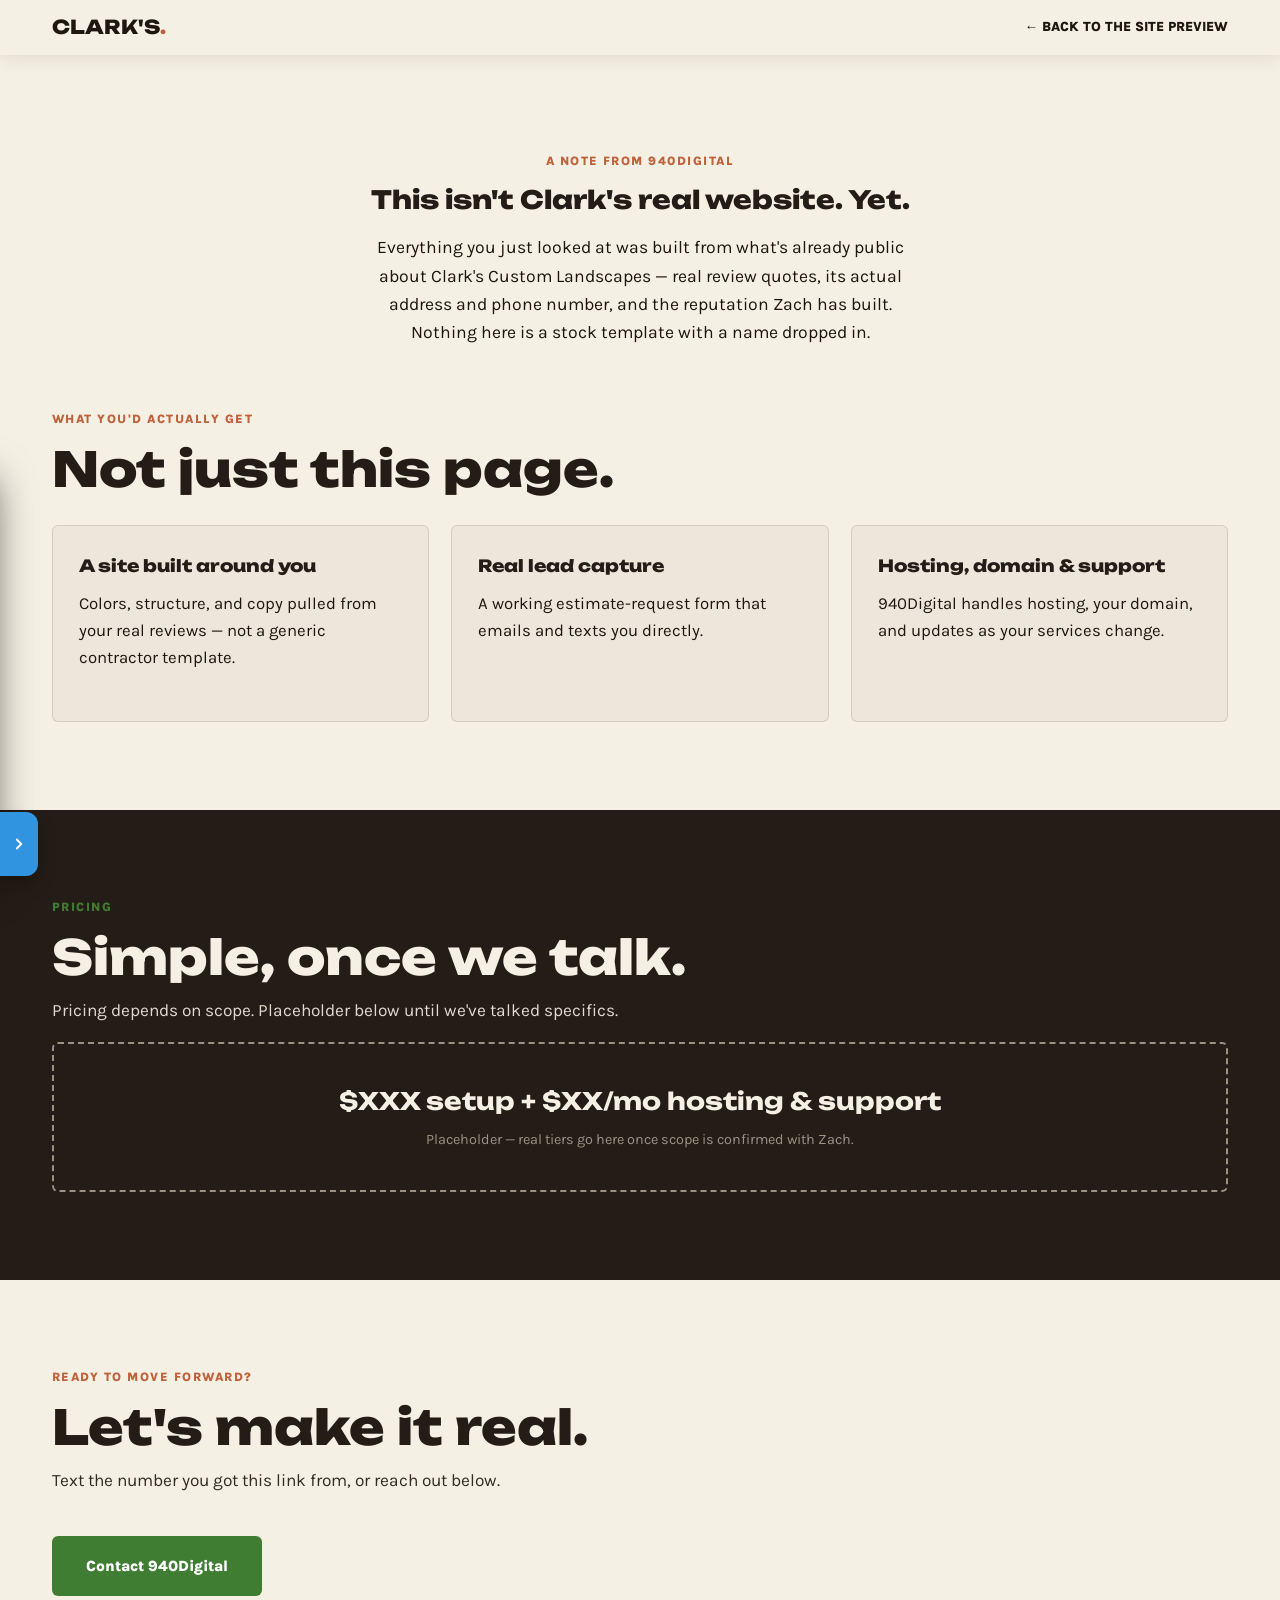
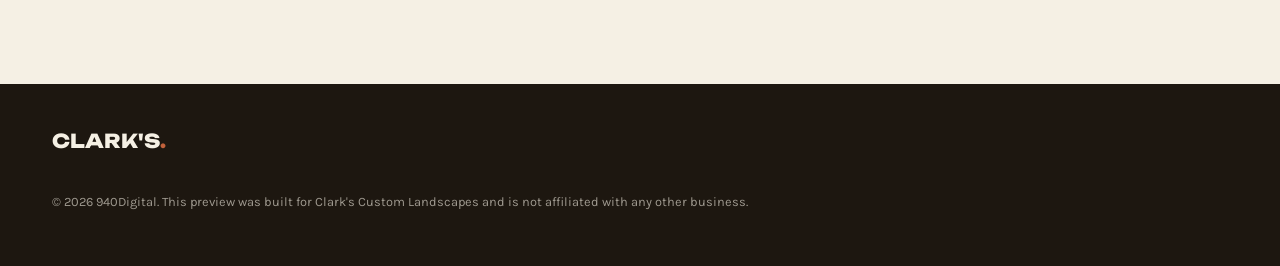
==== buy.html @ b55a48a6 "Initial demo build: Clark's Custom Landscapes" ====
<!doctype html>
<html lang="en">
<head>
<meta charset="UTF-8">
<meta name="viewport" content="width=device-width, initial-scale=1">
<title>This Site Is a Preview, Built for Clark's Custom Landscapes — 940Digital</title>
<meta name="description" content="This is a demo site built specifically for Clark's Custom Landscapes by 940Digital. Here's what it is, what you'd get, and how to move forward.">
<link rel="preconnect" href="https://fonts.googleapis.com">
<link rel="preconnect" href="https://fonts.gstatic.com" crossorigin>
<link href="https://fonts.googleapis.com/css2?family=Unbounded:wght@700;800;900&family=Karla:wght@400;500;600;700;800&display=swap" rel="stylesheet">
<link rel="stylesheet" href="styles.css">
</head>
<body>

<header class="site-header solid">
  <div class="wrap">
    <a href="index.html" class="logo">Clark's<span>.</span></a>
    <nav class="main-nav" aria-label="Primary">
      <a href="index.html">← Back to the Site Preview</a>
    </nav>
  </div>
</header>

<main>
  <section class="pitch-hero wrap">
    <span class="eyebrow">A Note From 940Digital</span>
    <h1 style="text-transform:none;">This isn't Clark's real website. Yet.</h1>
    <p>Everything you just looked at was built from what's already public about Clark's Custom Landscapes — real review quotes, its actual address and phone number, and the reputation Zach has built. Nothing here is a stock template with a name dropped in.</p>
  </section>

  <section class="section" style="padding-top:0;">
    <div class="wrap">
      <span class="eyebrow">What You'd Actually Get</span>
      <h2 style="font-size:clamp(1.9rem,4vw,3rem); margin-bottom:2rem; text-transform:none;">Not just this page.</h2>
      <div class="pitch-grid">
        <div class="pitch-card">
          <h3>A site built around you</h3>
          <p>Colors, structure, and copy pulled from your real reviews — not a generic contractor template.</p>
        </div>
        <div class="pitch-card">
          <h3>Real lead capture</h3>
          <p>A working estimate-request form that emails and texts you directly.</p>
        </div>
        <div class="pitch-card">
          <h3>Hosting, domain &amp; support</h3>
          <p>940Digital handles hosting, your domain, and updates as your services change.</p>
        </div>
      </div>
    </div>
  </section>

  <section class="section section--dark">
    <div class="wrap">
      <span class="eyebrow">Pricing</span>
      <h2 style="font-size:clamp(1.9rem,4vw,3rem); margin-bottom:1rem; text-transform:none;">Simple, once we talk.</h2>
      <p class="section-dek">Pricing depends on scope. Placeholder below until we've talked specifics.</p>
      <div class="price-block">
        <b>$XXX setup + $XX/mo hosting &amp; support</b>
        <span>Placeholder — real tiers go here once scope is confirmed with Zach.</span>
      </div>
    </div>
  </section>

  <section class="section" id="contact">
    <div class="wrap">
      <span class="eyebrow">Ready to Move Forward?</span>
      <h2 style="font-size:clamp(1.9rem,4vw,3rem); margin-bottom:1rem; text-transform:none;">Let's make it real.</h2>
      <p class="section-dek">Text the number you got this link from, or reach out below.</p>
      <a href="https://www.940digital.com/contact.html" class="btn btn--primary" target="_blank" rel="noopener" style="margin-top:1.5rem;">Contact 940Digital</a>
    </div>
  </section>
</main>

<footer class="site-footer">
  <div class="wrap">
    <a href="index.html" class="logo">Clark's<span>.</span></a>
    <p class="footer-fine">&copy; 2026 940Digital. This preview was built for Clark's Custom Landscapes and is not affiliated with any other business.</p>
  </div>
</footer>

<div id="d940-drawer" class="d940-drawer">
  <div class="d940-panel">
    <div class="d940-mark">940<span>Digital</span></div>
    <p class="d940-body">Imagine this site customized with your colors and logo — fully in sync with your vision.</p>
    <p class="d940-body">We build these previews from your business's own publicly available information online, so this one is built specifically for you — and anything on it, any word, image, or detail, can be changed if it doesn't feel like an accurate fit.</p>
    <p class="d940-cta">Want to learn more? Text the number you got this link from, <a href="https://www.940digital.com/contact.html" target="_blank" rel="noopener">email us</a>, or visit <a href="https://www.940digital.com" target="_blank" rel="noopener">940digital.com</a>.</p>
  </div>
  <button class="d940-tab" type="button" aria-label="Open">
    <svg viewBox="0 0 24 24" fill="none" stroke="currentColor" stroke-width="2.4" stroke-linecap="round" stroke-linejoin="round"><polyline points="9 6 15 12 9 18"/></svg>
  </button>
</div>
<style>
  .d940-drawer { position: fixed; left: 0; bottom: 1.5rem; z-index: 999; display: flex; align-items: flex-end; transform: translateX(-320px); transition: transform .4s cubic-bezier(.16,1,.3,1); font-family: -apple-system, BlinkMacSystemFont, 'Segoe UI', Roboto, sans-serif; }
  .d940-drawer.open { transform: translateX(0); }
  .d940-panel { width: 320px; flex-shrink: 0; background: #1B1D21; border: 1px solid #3194E0; border-left: 0; border-radius: 0 14px 0 0; padding: 1.4rem 1.5rem 1.5rem; box-shadow: 0 16px 40px -8px rgba(0,0,0,.65); color: #fff; }
  .d940-mark { font-weight: 800; font-size: 1.3rem; margin-bottom: .75rem; letter-spacing: -0.01em; }
  .d940-mark span { color: #3194E0; }
  .d940-body { font-size: .95rem; line-height: 1.55; color: #fff; margin: 0 0 .85rem; }
  .d940-cta { font-size: .88rem; line-height: 1.5; color: #D4D8DE; margin: 0; }
  .d940-cta a { color: #5FAEEE; font-weight: 700; text-decoration: underline; }
  .d940-tab { flex-shrink: 0; width: 38px; height: 64px; background: #3194E0; color: #fff; border: none; border-radius: 0 12px 12px 0; display: flex; align-items: center; justify-content: center; cursor: pointer; box-shadow: 0 8px 20px -6px rgba(0,0,0,.5); }
  .d940-tab:hover { background: #4AA3E8; }
  .d940-tab svg { width: 18px; height: 18px; transition: transform .35s cubic-bezier(.16,1,.3,1); }
  .d940-drawer.open .d940-tab svg { transform: rotate(180deg); }
  @media (max-width: 480px) {
    .d940-drawer { transform: translateX(-260px); }
    .d940-panel { width: 260px; padding: 1.2rem 1.25rem 1.3rem; }
  }
</style>
<script>
  (function () {
    var drawer = document.getElementById('d940-drawer');
    if (!drawer) return;
    var tab = drawer.querySelector('.d940-tab');
    tab.addEventListener('click', function () {
      var open = drawer.classList.toggle('open');
      tab.setAttribute('aria-label', open ? 'Close' : 'Open');
    });
  })();
</script>

</body>
</html>
---- styles.css ----
:root {
  --loam: #241C16;
  --fescue: #F5F0E4;
  --ink: #1D1710;
  --zoysia: #3F7D32;
  --clay: #C1613B;
  --stone: #9C9284;

  --font-display: 'Unbounded', sans-serif;
  --font-body: 'Karla', sans-serif;

  --radius: 6px;
  --wrap: 1240px;
}

* { box-sizing: border-box; }
html { scroll-behavior: smooth; }
body {
  margin: 0;
  background: var(--fescue);
  color: var(--ink);
  font-family: var(--font-body);
  font-size: 1.05rem;
  line-height: 1.6;
  -webkit-font-smoothing: antialiased;
  overflow-x: hidden;
}
img { max-width: 100%; display: block; }
a { color: inherit; text-decoration: none; }
ul { margin: 0; padding: 0; list-style: none; }
.wrap { max-width: var(--wrap); margin: 0 auto; padding: 0 2rem; }

h1, h2, h3 {
  font-family: var(--font-display);
  font-weight: 800;
  line-height: 0.98;
  margin: 0;
  color: var(--loam);
  text-transform: uppercase;
}
.section--dark h1, .section--dark h2 { color: var(--fescue); }

.eyebrow { display: block; font-weight: 800; font-size: 0.78rem; letter-spacing: 0.12em; text-transform: uppercase; color: var(--clay); margin-bottom: 1rem; }
.section--dark .eyebrow { color: var(--zoysia); }

.btn { display: inline-flex; align-items: center; gap: 0.5rem; padding: 1rem 2rem; border-radius: var(--radius); font-family: var(--font-body); font-weight: 800; font-size: 0.95rem; border: 2px solid transparent; cursor: pointer; transition: transform .15s ease, background .15s ease; }
.btn:hover { transform: translateY(-2px) rotate(-0.5deg); }
.btn--primary { background: var(--zoysia); color: #fff; }
.btn--primary:hover { background: #326527; }
.btn--ghost { border-color: var(--loam); color: var(--loam); }
.btn--ghost:hover { border-color: var(--clay); color: var(--clay); }
.btn--dark-ghost { border-color: var(--fescue); color: var(--fescue); }

/* ---------- The Exclamation — signature element ----------
   Replaces the story-pole. Reviewers write about Zach in ALL CAPS
   with exclamation points ("GENIOUS!!!!!", "PERFECT!!!!!") — so the
   signature device is a single giant "!" fixed at the left edge that
   grows larger and bolder as you scroll, literally scaling up the
   enthusiasm reviewers already bring, instead of a wayfinding rail. */
.exclaim { position: fixed; left: -0.5rem; bottom: 1rem; z-index: 60; font-family: var(--font-display); font-weight: 800; color: var(--zoysia); opacity: 0.85; display: none; pointer-events: none; transform-origin: bottom left; }
@media (min-width: 1060px) { .exclaim { display: block; } }

/* ---------- Header ---------- */
.site-header { position: fixed; top: 0; left: 0; right: 0; z-index: 50; padding: 1.2rem 0; transition: background .2s ease, padding .2s ease, box-shadow .2s ease; }
.site-header .wrap { display: flex; align-items: center; gap: 1.5rem; }
.site-header.solid { background: var(--fescue); padding: 0.75rem 0; box-shadow: 0 2px 18px rgba(29,23,16,0.1); }
.logo { font-family: var(--font-display); font-weight: 800; font-size: 1.2rem; margin-right: auto; text-transform: uppercase; }
.logo span { color: var(--clay); }
.preview-flag { font-size: 0.78rem; font-weight: 700; padding: 0.4rem 0.9rem; border-radius: 999px; border: 1px solid var(--stone); color: var(--stone); white-space: nowrap; }
.preview-flag:hover { border-color: var(--clay); color: var(--clay); }
.main-nav { display: none; gap: 1.7rem; font-weight: 800; font-size: 0.85rem; text-transform: uppercase; }
.main-nav a:hover { color: var(--zoysia); }
@media (min-width: 900px) { .main-nav { display: flex; } }
.nav-toggle { background: none; border: 2px solid var(--loam); border-radius: var(--radius); padding: 0.5rem 0.9rem; font-weight: 800; font-size: 0.85rem; cursor: pointer; }
@media (min-width: 900px) { .nav-toggle { display: none; } }
.mobile-nav { position: fixed; inset: 0; z-index: 70; background: var(--loam); color: var(--fescue); display: flex; flex-direction: column; align-items: flex-start; justify-content: center; gap: 1.6rem; padding: 2rem 2.5rem; transform: translateX(100%); transition: transform .3s ease; }
.mobile-nav.open { transform: translateX(0); }
.mobile-nav a { font-family: var(--font-display); font-size: 1.8rem; text-transform: uppercase; }
.mobile-nav__close { position: absolute; top: 1.5rem; right: 1.8rem; background: none; border: none; color: var(--fescue); font-weight: 700; cursor: pointer; }

/* ---------- Hero — oversized, asymmetric, off-balance type ---------- */
.hero { padding: 10rem 0 5rem; position: relative; }
.hero__headline { font-size: clamp(3rem, 10vw, 7.5rem); letter-spacing: -0.02em; }
.hero__headline .pop { color: var(--zoysia); display: block; margin-left: clamp(0px, 8vw, 5rem); }
.hero__dek { max-width: 46ch; margin: 2rem 0 2rem clamp(0px, 6vw, 3rem); font-size: 1.15rem; }
.hero__actions { display: flex; flex-wrap: wrap; gap: 1rem; margin-left: clamp(0px, 6vw, 3rem); }

/* ---------- Section shell ---------- */
.section { padding: 5.5rem 0; }
.section--dark { background: var(--loam); color: var(--fescue); }
.section-dek { margin-top: 1rem; opacity: 0.9; font-size: 1.08rem; max-width: 60ch; }

/* ---------- Meet Zach — lead section, asymmetric ---------- */
.zach-layout { display: grid; gap: 2.5rem; grid-template-columns: 1fr; }
@media (min-width: 980px) { .zach-layout { grid-template-columns: 1.1fr 0.9fr; align-items: center; } }
.zach-media { transform: rotate(-1.2deg); }
.zach-media img { border-radius: var(--radius); box-shadow: 0 30px 60px -20px rgba(29,23,16,0.4); }
.zach-quote { font-family: var(--font-display); font-size: clamp(1.4rem, 3vw, 2.2rem); text-transform: none; line-height: 1.15; margin: 1.2rem 0; color: var(--zoysia); }
.zach-copy p { max-width: 50ch; margin: 1rem 0; }

/* ---------- Services (secondary) ---------- */
.services-grid { display: grid; gap: 1.4rem; grid-template-columns: 1fr; margin-top: 1rem; }
@media (min-width: 780px) { .services-grid { grid-template-columns: repeat(2, 1fr); } }
.service-card { background: rgba(245,240,228,0.06); border: 1px solid rgba(245,240,228,0.18); border-radius: var(--radius); padding: 2.1rem 1.8rem; }
.service-card h3 { font-size: 1.15rem; text-transform: none; margin-bottom: 0.6rem; }
.service-card a { font-size: 0.8rem; font-weight: 800; text-transform: uppercase; letter-spacing: 0.04em; color: var(--zoysia); }

/* ---------- Reviews — oversized editorial pull-quotes ---------- */
.pullquotes { display: grid; gap: 3rem; margin-top: 1rem; }
.pullquote { max-width: 46rem; }
.pullquote:nth-child(even) { margin-left: auto; text-align: right; }
.pullquote blockquote { font-family: var(--font-display); font-size: clamp(1.6rem, 4vw, 2.6rem); line-height: 1.05; text-transform: uppercase; margin: 0 0 1rem; }
.pullquote cite { font-style: normal; font-weight: 700; font-size: 0.85rem; color: var(--clay); text-transform: uppercase; letter-spacing: 0.05em; }

/* ---------- Process ---------- */
.process-grid { display: grid; gap: 1.4rem; grid-template-columns: 1fr; margin-top: 1rem; }
@media (min-width: 780px) { .process-grid { grid-template-columns: repeat(3, 1fr); } }
.process-step { background: rgba(245,240,228,0.06); padding: 2rem 1.6rem; border-radius: var(--radius); border: 1px solid rgba(245,240,228,0.18); }
.process-step b { display: block; font-family: var(--font-display); font-size: 2rem; color: var(--clay); margin-bottom: 0.6rem; }

/* ---------- Area ---------- */
.area-list { display: flex; flex-wrap: wrap; gap: 0.7rem; margin-top: 1.4rem; }
.area-list li { padding: 0.5rem 1.1rem; border: 1px solid var(--loam); border-radius: 999px; font-weight: 700; font-size: 0.9rem; }

/* ---------- Contact ---------- */
.contact-layout { display: grid; gap: 2.5rem; grid-template-columns: 1fr; margin-top: 1rem; }
@media (min-width: 900px) { .contact-layout { grid-template-columns: 0.8fr 1.2fr; } }
.contact-direct div { margin-bottom: 1.6rem; }
.contact-direct__label { display: block; font-size: 0.78rem; font-weight: 800; letter-spacing: 0.08em; text-transform: uppercase; color: var(--clay); margin-bottom: 0.3rem; }
.contact-direct a { font-family: var(--font-display); font-size: 1.4rem; }
.contact-form { display: grid; gap: 1.1rem; }
.form-row { display: grid; gap: 1.1rem; grid-template-columns: 1fr; }
@media (min-width: 560px) { .form-row { grid-template-columns: 1fr 1fr; } }
.field label { display: block; font-size: 0.85rem; font-weight: 700; margin-bottom: 0.4rem; }
.field input, .field select, .field textarea { width: 100%; padding: 0.8rem 1rem; border-radius: var(--radius); border: 1.5px solid rgba(29,23,16,0.18); background: rgba(29,23,16,0.03); color: var(--ink); font-family: var(--font-body); font-size: 0.95rem; }
.field input:focus, .field select:focus, .field textarea:focus { outline: 2px solid var(--zoysia); }
.form-status { min-height: 1.2rem; font-size: 0.9rem; color: var(--zoysia); }

/* ---------- Footer ---------- */
.site-footer { background: var(--ink); color: var(--fescue); padding: 2.6rem 0; }
.site-footer .wrap { display: flex; flex-wrap: wrap; justify-content: space-between; align-items: center; gap: 1.2rem; }
.footer-fine { width: 100%; font-size: 0.8rem; opacity: 0.6; margin-top: 1rem; }
.footer-links { display: flex; gap: 1.4rem; font-size: 0.85rem; }

/* ---------- Buy-this-site page ---------- */
.pitch-hero { padding: 9.5rem 0 4rem; text-align: center; }
.pitch-hero p { max-width: 56ch; margin: 1.3rem auto 0; font-size: 1.1rem; }
.pitch-grid { display: grid; gap: 1.4rem; grid-template-columns: 1fr; margin-top: 1rem; }
@media (min-width: 780px) { .pitch-grid { grid-template-columns: repeat(3, 1fr); } }
.pitch-card { background: rgba(29,23,16,0.04); border: 1px solid rgba(29,23,16,0.12); border-radius: var(--radius); padding: 2rem 1.6rem; }
.pitch-card h3 { font-size: 1.05rem; text-transform: none; margin-bottom: 0.6rem; }
.price-block { margin-top: 1rem; padding: 2.4rem; border: 2px dashed var(--stone); border-radius: var(--radius); text-align: center; }
.price-block b { display: block; font-family: var(--font-display); font-size: 1.5rem; }
.price-block span { display: block; margin-top: 0.5rem; font-size: 0.9rem; color: var(--stone); }
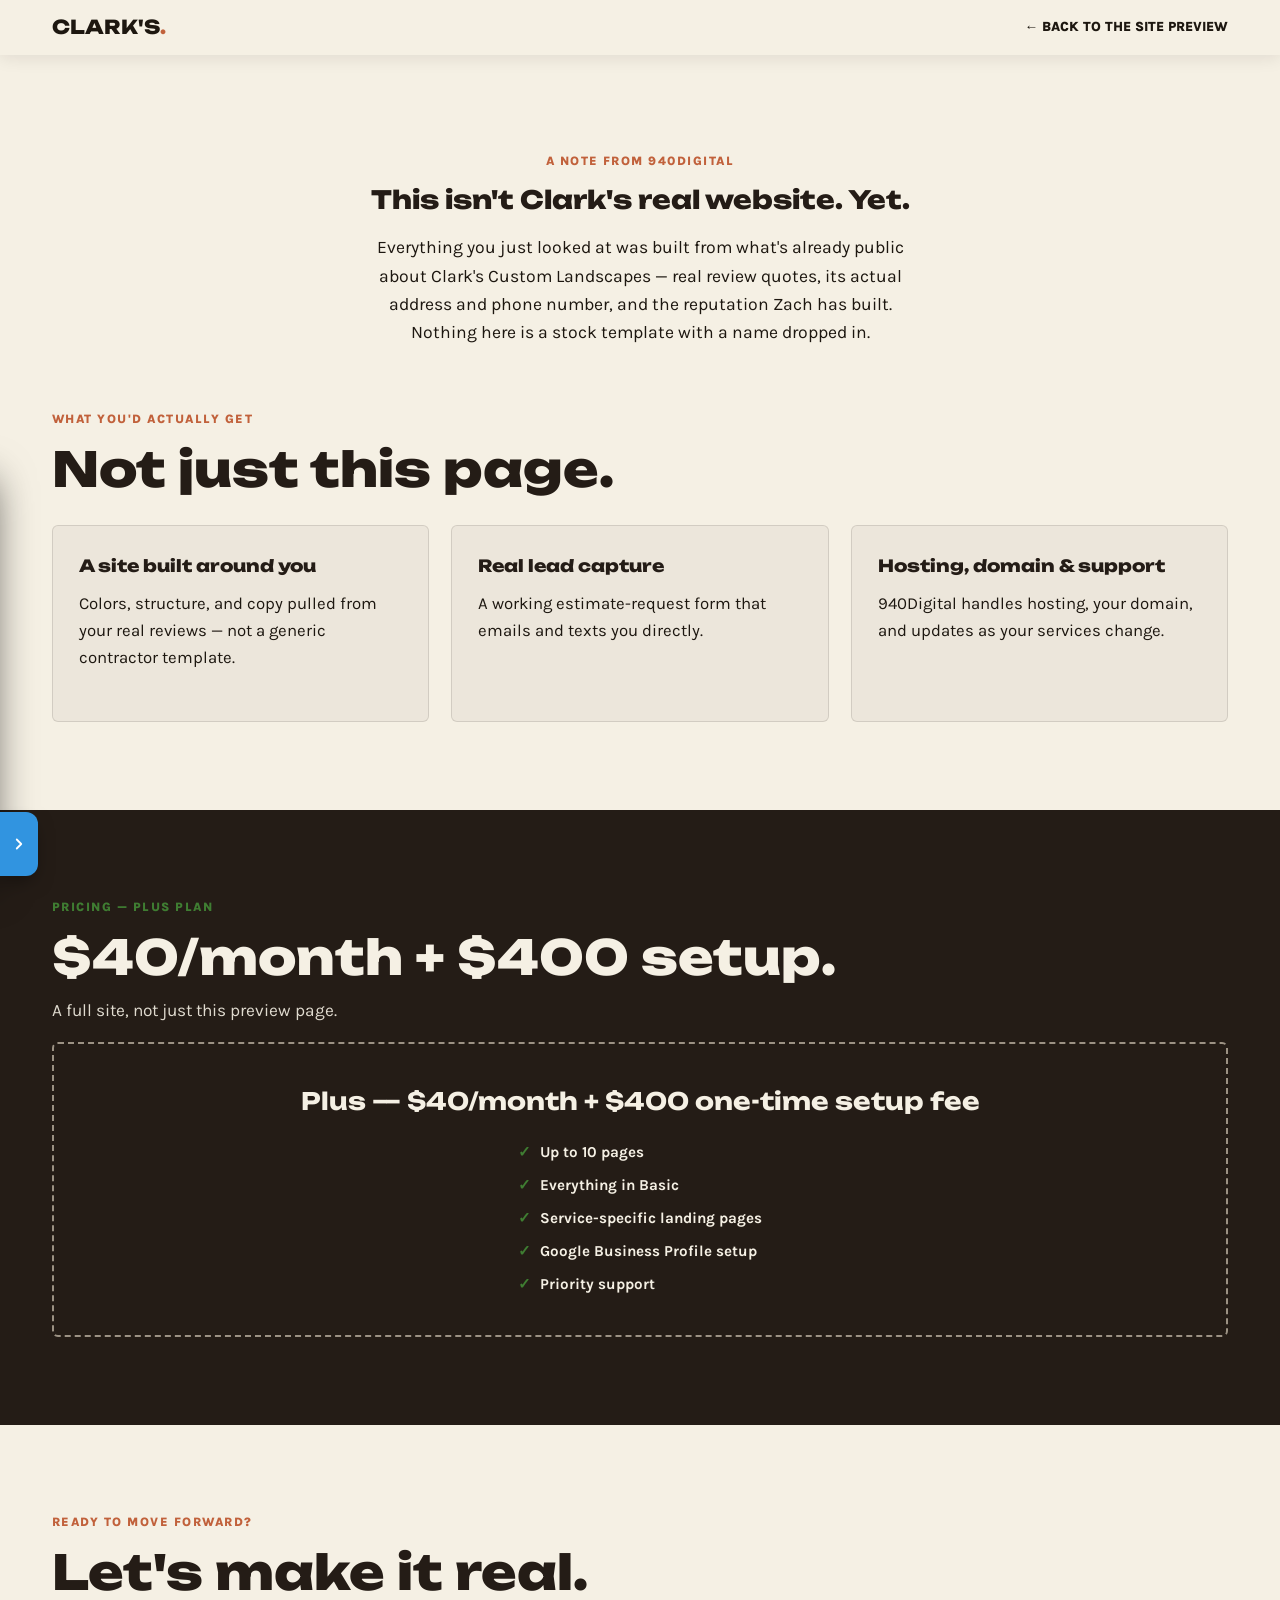
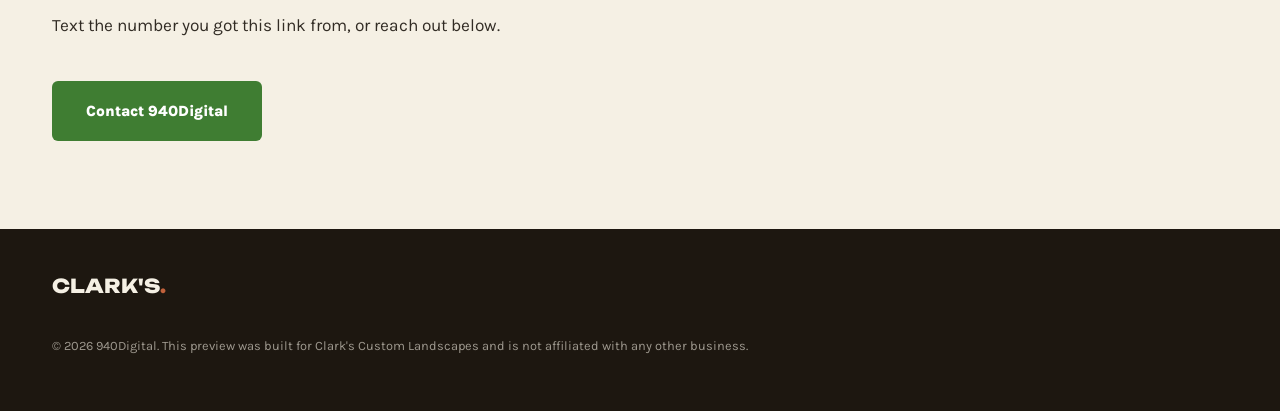
==== commit 8976f8e7: "Replace preview badge nav with full-site link, swap in real Plus pricing Removes the "preview site" " ====
--- a/buy.html
+++ b/buy.html
@@ -51,12 +51,18 @@
 
   <section class="section section--dark">
     <div class="wrap">
-      <span class="eyebrow">Pricing</span>
-      <h2 style="font-size:clamp(1.9rem,4vw,3rem); margin-bottom:1rem; text-transform:none;">Simple, once we talk.</h2>
-      <p class="section-dek">Pricing depends on scope. Placeholder below until we've talked specifics.</p>
+      <span class="eyebrow">Pricing — Plus Plan</span>
+      <h2 style="font-size:clamp(1.9rem,4vw,3rem); margin-bottom:1rem; text-transform:none;">$40/month + $400 setup.</h2>
+      <p class="section-dek">A full site, not just this preview page.</p>
       <div class="price-block">
-        <b>$XXX setup + $XX/mo hosting &amp; support</b>
-        <span>Placeholder — real tiers go here once scope is confirmed with Zach.</span>
+        <b>Plus — $40/month + $400 one-time setup fee</b>
+        <ul class="price-block__list">
+          <li>Up to 10 pages</li>
+          <li>Everything in Basic</li>
+          <li>Service-specific landing pages</li>
+          <li>Google Business Profile setup</li>
+          <li>Priority support</li>
+        </ul>
       </div>
     </div>
   </section>
--- a/styles.css
+++ b/styles.css
@@ -70,7 +70,11 @@
 .preview-flag:hover { border-color: var(--clay); color: var(--clay); }
 .main-nav { display: none; gap: 1.7rem; font-weight: 800; font-size: 0.85rem; text-transform: uppercase; }
 .main-nav a:hover { color: var(--zoysia); }
-@media (min-width: 900px) { .main-nav { display: flex; } }
+.nav-full-site { display: none; }
+@media (min-width: 900px) {
+  .main-nav { display: flex; }
+  .nav-full-site { display: inline-flex; }
+}
 .nav-toggle { background: none; border: 2px solid var(--loam); border-radius: var(--radius); padding: 0.5rem 0.9rem; font-weight: 800; font-size: 0.85rem; cursor: pointer; }
 @media (min-width: 900px) { .nav-toggle { display: none; } }
 .mobile-nav { position: fixed; inset: 0; z-index: 70; background: var(--loam); color: var(--fescue); display: flex; flex-direction: column; align-items: flex-start; justify-content: center; gap: 1.6rem; padding: 2rem 2.5rem; transform: translateX(100%); transition: transform .3s ease; }
@@ -152,3 +156,6 @@
 .price-block { margin-top: 1rem; padding: 2.4rem; border: 2px dashed var(--stone); border-radius: var(--radius); text-align: center; }
 .price-block b { display: block; font-family: var(--font-display); font-size: 1.5rem; }
 .price-block span { display: block; margin-top: 0.5rem; font-size: 0.9rem; color: var(--stone); }
+.price-block__list { list-style: none; margin: 1.2rem auto 0; padding: 0; display: inline-grid; gap: 0.55rem; text-align: left; text-transform: none; }
+.price-block__list li { display: flex; gap: 0.6rem; align-items: baseline; font-weight: 700; font-size: 0.95rem; }
+.price-block__list li::before { content: '✓'; color: var(--zoysia); font-weight: 800; }
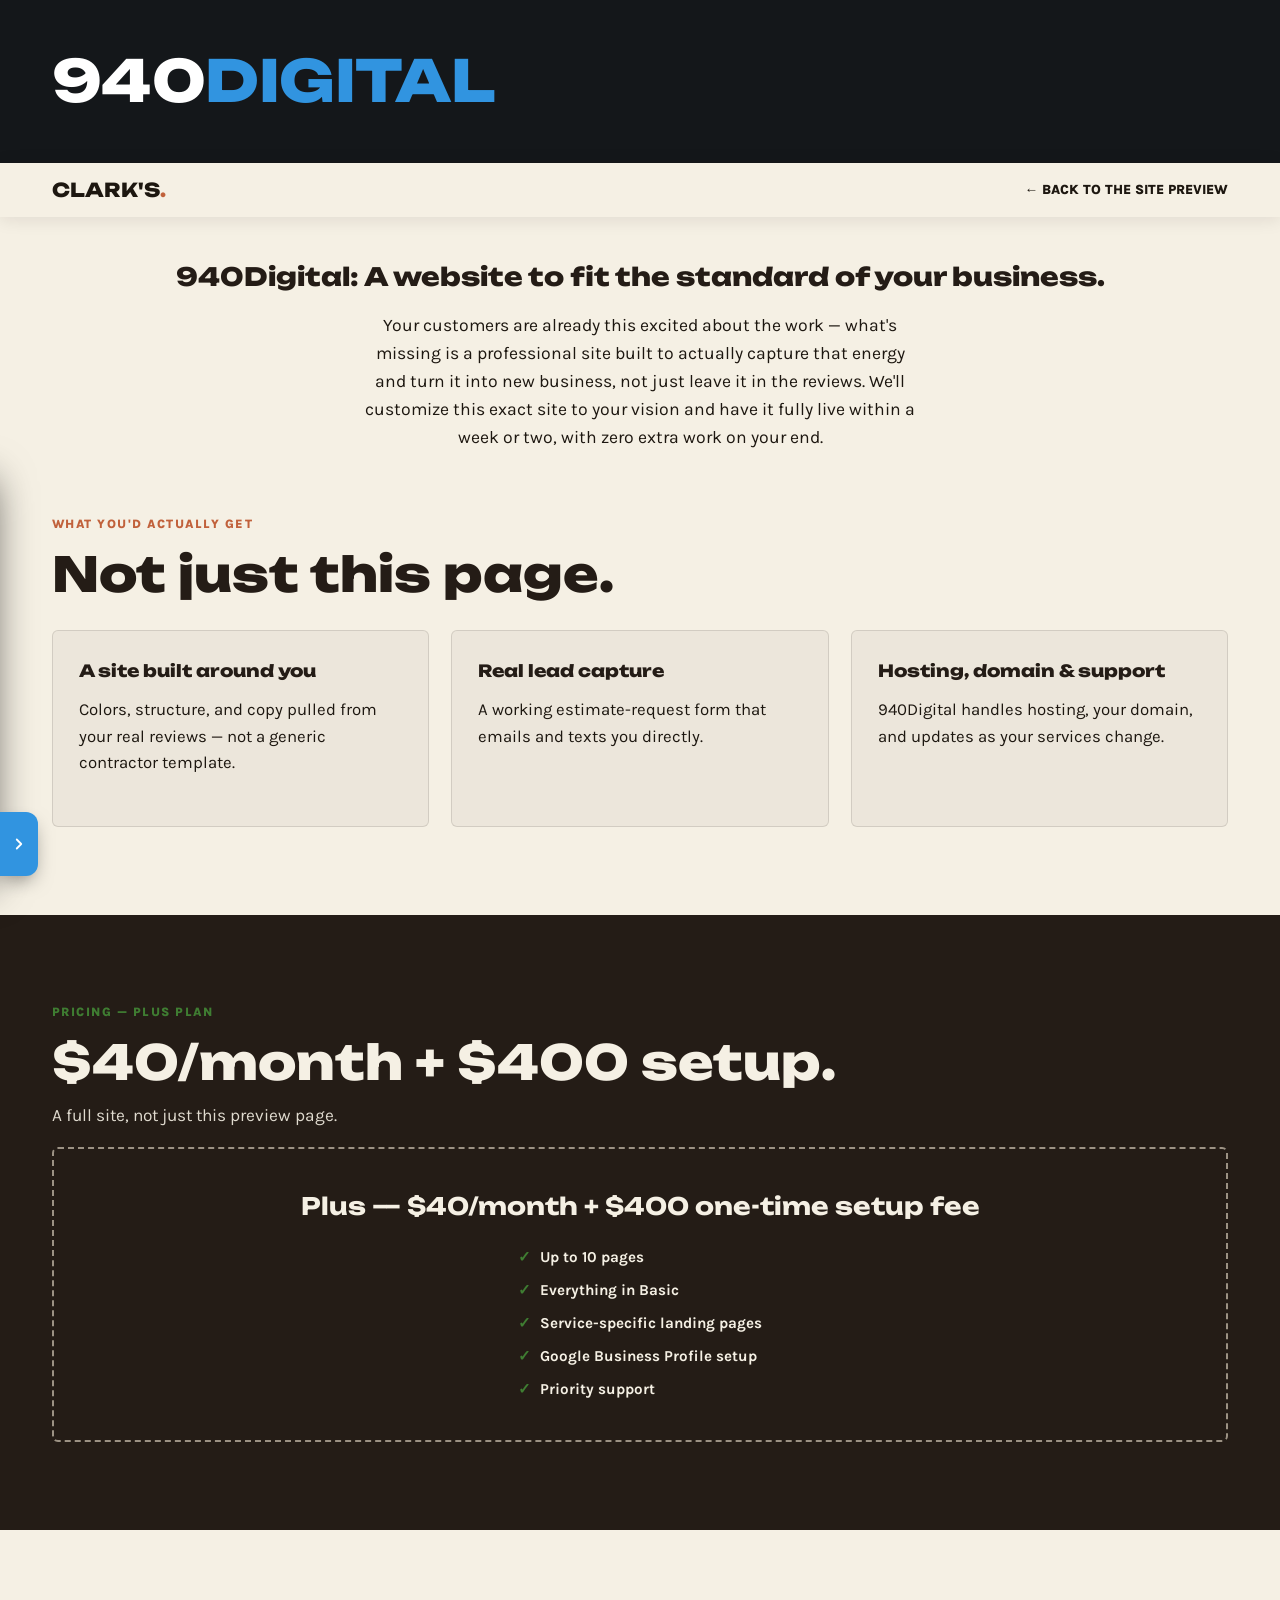
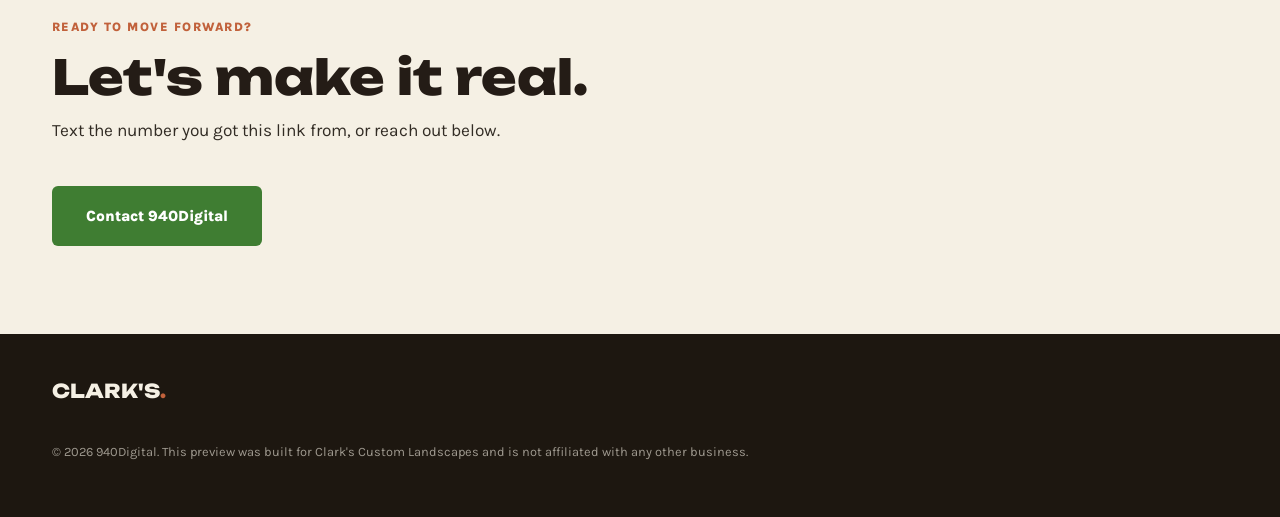
==== commit 0274af1e: "Add large 940Digital wordmark banner and rewrite buy.html pitch New brand-mark banner at the top of " ====
--- a/buy.html
+++ b/buy.html
@@ -12,7 +12,13 @@
 </head>
 <body>
 
-<header class="site-header solid">
+<div class="brand-mark-banner">
+  <div class="wrap">
+    <a href="https://940digital.com" class="brand-mark" target="_blank" rel="noopener">940<span>Digital</span></a>
+  </div>
+</div>
+
+<header class="site-header solid" style="position: static;">
   <div class="wrap">
     <a href="index.html" class="logo">Clark's<span>.</span></a>
     <nav class="main-nav" aria-label="Primary">
@@ -22,10 +28,9 @@
 </header>
 
 <main>
-  <section class="pitch-hero wrap">
-    <span class="eyebrow">A Note From 940Digital</span>
-    <h1 style="text-transform:none;">This isn't Clark's real website. Yet.</h1>
-    <p>Everything you just looked at was built from what's already public about Clark's Custom Landscapes — real review quotes, its actual address and phone number, and the reputation Zach has built. Nothing here is a stock template with a name dropped in.</p>
+  <section class="pitch-hero wrap" style="padding-top: 3rem;">
+    <h1 style="text-transform:none;">940Digital: A website to fit the standard of your business.</h1>
+    <p>Your customers are already this excited about the work — what's missing is a professional site built to actually capture that energy and turn it into new business, not just leave it in the reviews. We'll customize this exact site to your vision and have it fully live within a week or two, with zero extra work on your end.</p>
   </section>
 
   <section class="section" style="padding-top:0;">
--- a/styles.css
+++ b/styles.css
@@ -136,7 +136,7 @@
 .form-row { display: grid; gap: 1.1rem; grid-template-columns: 1fr; }
 @media (min-width: 560px) { .form-row { grid-template-columns: 1fr 1fr; } }
 .field label { display: block; font-size: 0.85rem; font-weight: 700; margin-bottom: 0.4rem; }
-.field input, .field select, .field textarea { width: 100%; padding: 0.8rem 1rem; border-radius: var(--radius); border: 1.5px solid rgba(29,23,16,0.18); background: rgba(29,23,16,0.03); color: var(--ink); font-family: var(--font-body); font-size: 0.95rem; }
+.field input, .field select, .field textarea { width: 100%; padding: 0.8rem 1rem; border-radius: var(--radius); border: 1.5px solid rgba(245,240,228,0.3); background: rgba(245,240,228,0.08); color: var(--fescue); font-family: var(--font-body); font-size: 0.95rem; }
 .field input:focus, .field select:focus, .field textarea:focus { outline: 2px solid var(--zoysia); }
 .form-status { min-height: 1.2rem; font-size: 0.9rem; color: var(--zoysia); }
 
@@ -145,6 +145,11 @@
 .site-footer .wrap { display: flex; flex-wrap: wrap; justify-content: space-between; align-items: center; gap: 1.2rem; }
 .footer-fine { width: 100%; font-size: 0.8rem; opacity: 0.6; margin-top: 1rem; }
 .footer-links { display: flex; gap: 1.4rem; font-size: 0.85rem; }
+
+/* ---------- 940Digital brand banner (buy.html only) ---------- */
+.brand-mark-banner { background: #14171A; padding: 2.2rem 0; }
+.brand-mark { display: inline-block; max-width: 100%; font-family: var(--font-display); font-weight: 800; font-size: clamp(1.7rem, 8vw, 3.6rem); letter-spacing: -0.01em; color: #fff; text-transform: uppercase; }
+.brand-mark span { color: #3194E0; }
 
 /* ---------- Buy-this-site page ---------- */
 .pitch-hero { padding: 9.5rem 0 4rem; text-align: center; }
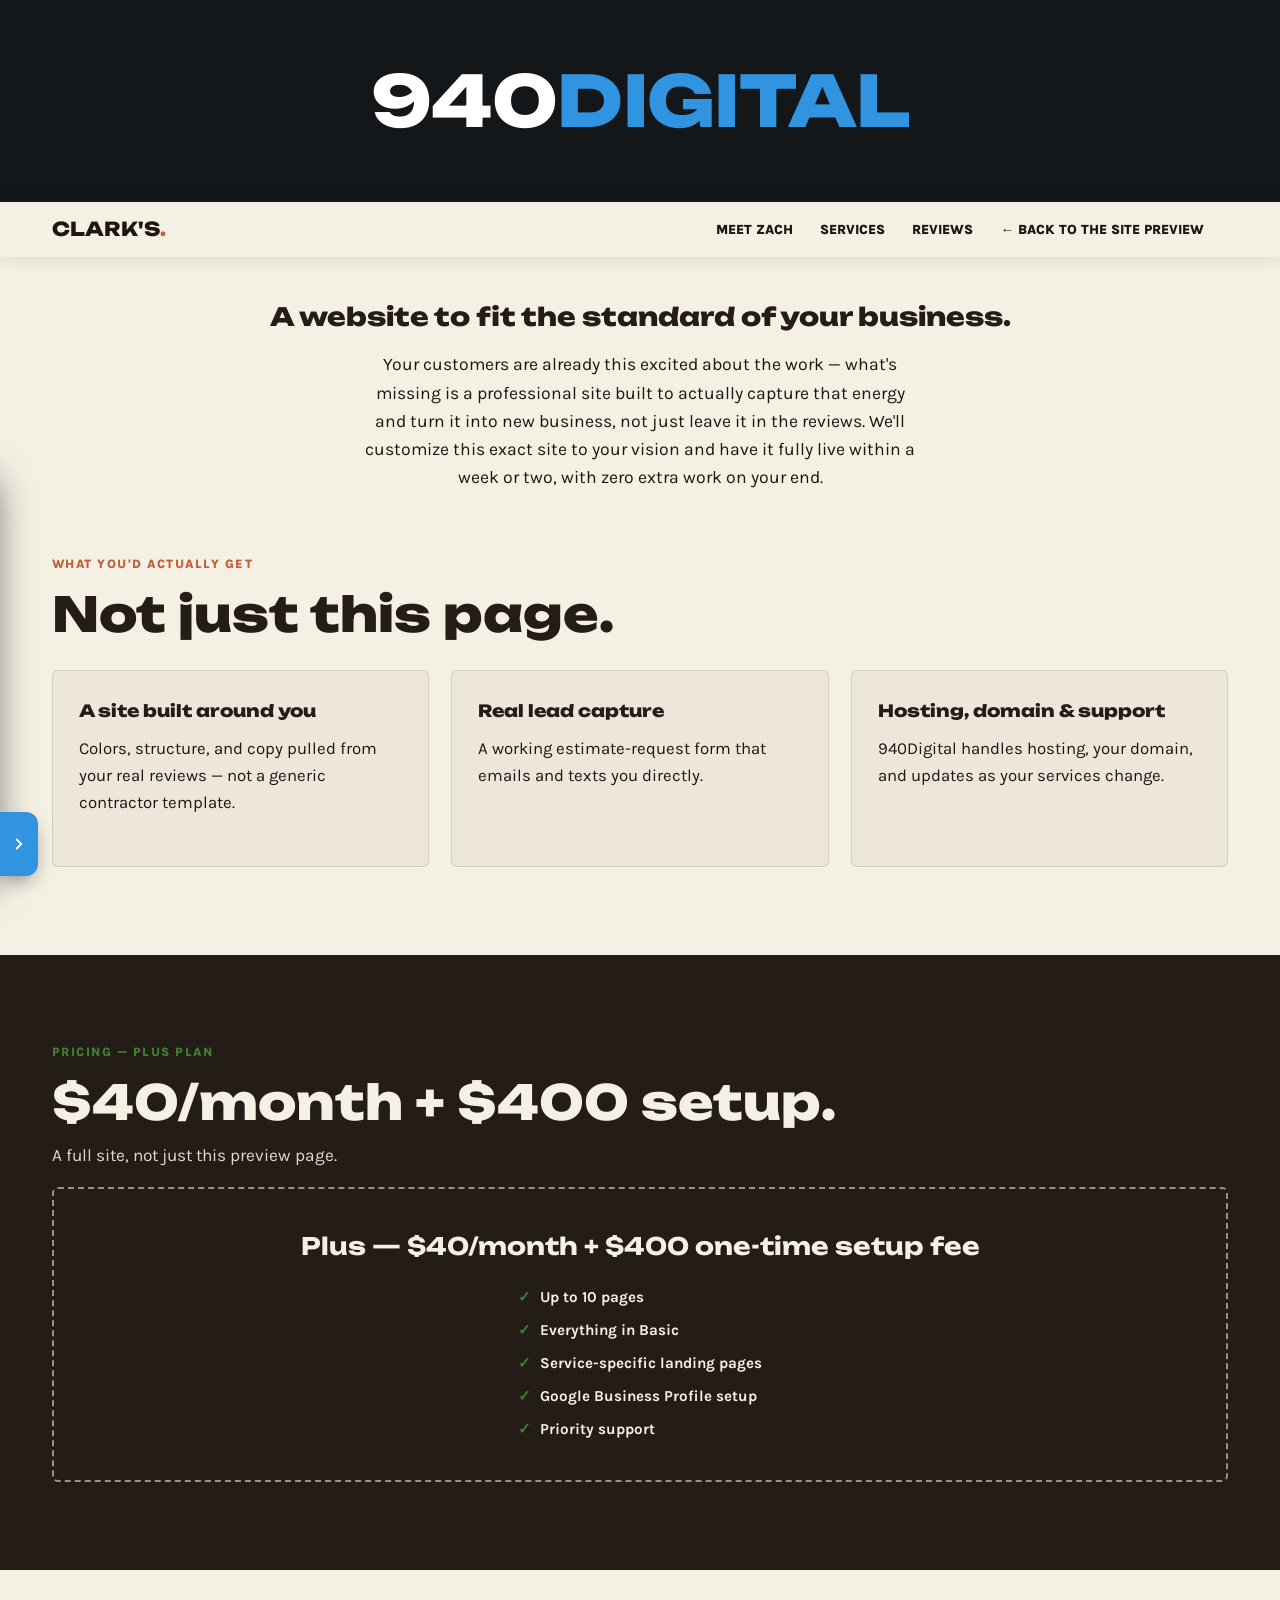
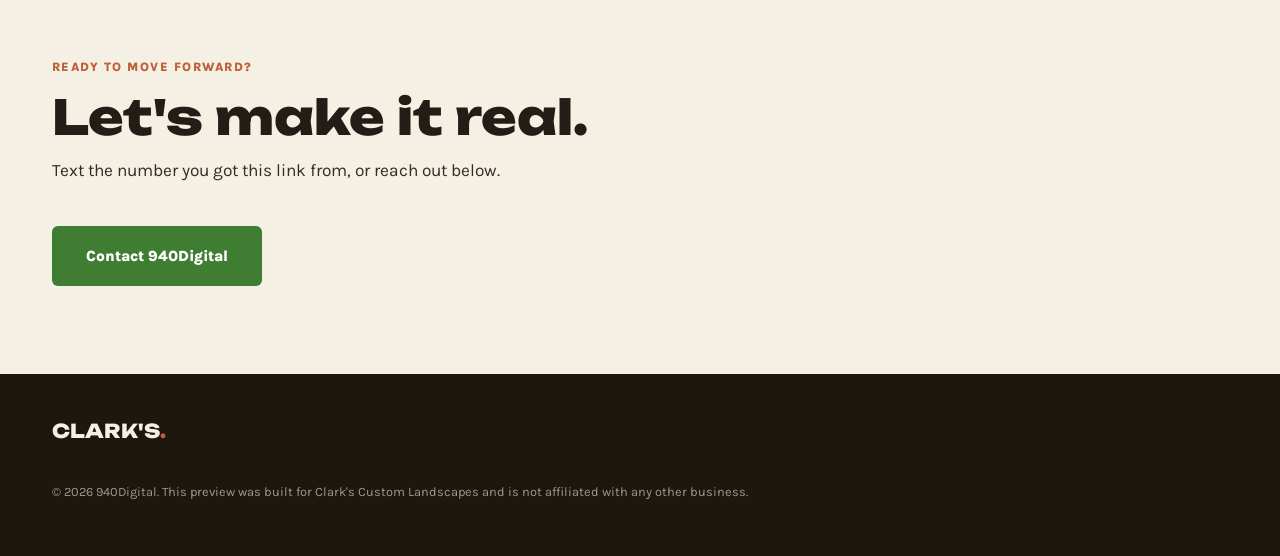
==== commit 4bbf30c7: "Restructure nav CTAs, center 940Digital heading, add real menu to buy.html Header: contact CTA is no" ====
--- a/buy.html
+++ b/buy.html
@@ -22,14 +22,28 @@
   <div class="wrap">
     <a href="index.html" class="logo">Clark's<span>.</span></a>
     <nav class="main-nav" aria-label="Primary">
+      <a href="index.html#zach">Meet Zach</a>
+      <a href="index.html#services">Services</a>
+      <a href="index.html#reviews">Reviews</a>
       <a href="index.html">← Back to the Site Preview</a>
     </nav>
+    <div class="nav-cta">
+      <button class="nav-toggle" id="navToggle" aria-expanded="false" aria-controls="mobileNav">Menu</button>
+    </div>
   </div>
 </header>
 
+<div class="mobile-nav" id="mobileNav">
+  <button class="mobile-nav__close" id="navClose" aria-label="Close menu">Close</button>
+  <a href="index.html#zach">Meet Zach</a>
+  <a href="index.html#services">Services</a>
+  <a href="index.html#reviews">Reviews</a>
+  <a href="index.html">← Back to the Site Preview</a>
+</div>
+
 <main>
   <section class="pitch-hero wrap" style="padding-top: 3rem;">
-    <h1 style="text-transform:none;">940Digital: A website to fit the standard of your business.</h1>
+    <h1 style="text-transform:none;">A website to fit the standard of your business.</h1>
     <p>Your customers are already this excited about the work — what's missing is a professional site built to actually capture that energy and turn it into new business, not just leave it in the reviews. We'll customize this exact site to your vision and have it fully live within a week or two, with zero extra work on your end.</p>
   </section>
 
@@ -89,6 +103,8 @@
   </div>
 </footer>
 
+<script src="script.js"></script>
+
 <div id="d940-drawer" class="d940-drawer">
   <div class="d940-panel">
     <div class="d940-mark">940<span>Digital</span></div>
--- a/styles.css
+++ b/styles.css
@@ -147,8 +147,8 @@
 .footer-links { display: flex; gap: 1.4rem; font-size: 0.85rem; }
 
 /* ---------- 940Digital brand banner (buy.html only) ---------- */
-.brand-mark-banner { background: #14171A; padding: 2.2rem 0; }
-.brand-mark { display: inline-block; max-width: 100%; font-family: var(--font-display); font-weight: 800; font-size: clamp(1.7rem, 8vw, 3.6rem); letter-spacing: -0.01em; color: #fff; text-transform: uppercase; }
+.brand-mark-banner { background: #14171A; padding: 2.8rem 0; text-align: center; }
+.brand-mark { display: inline-block; max-width: 100%; font-family: var(--font-display); font-weight: 800; font-size: clamp(2rem, 9vw, 4.4rem); letter-spacing: -0.01em; color: #fff; text-transform: uppercase; }
 .brand-mark span { color: #3194E0; }
 
 /* ---------- Buy-this-site page ---------- */
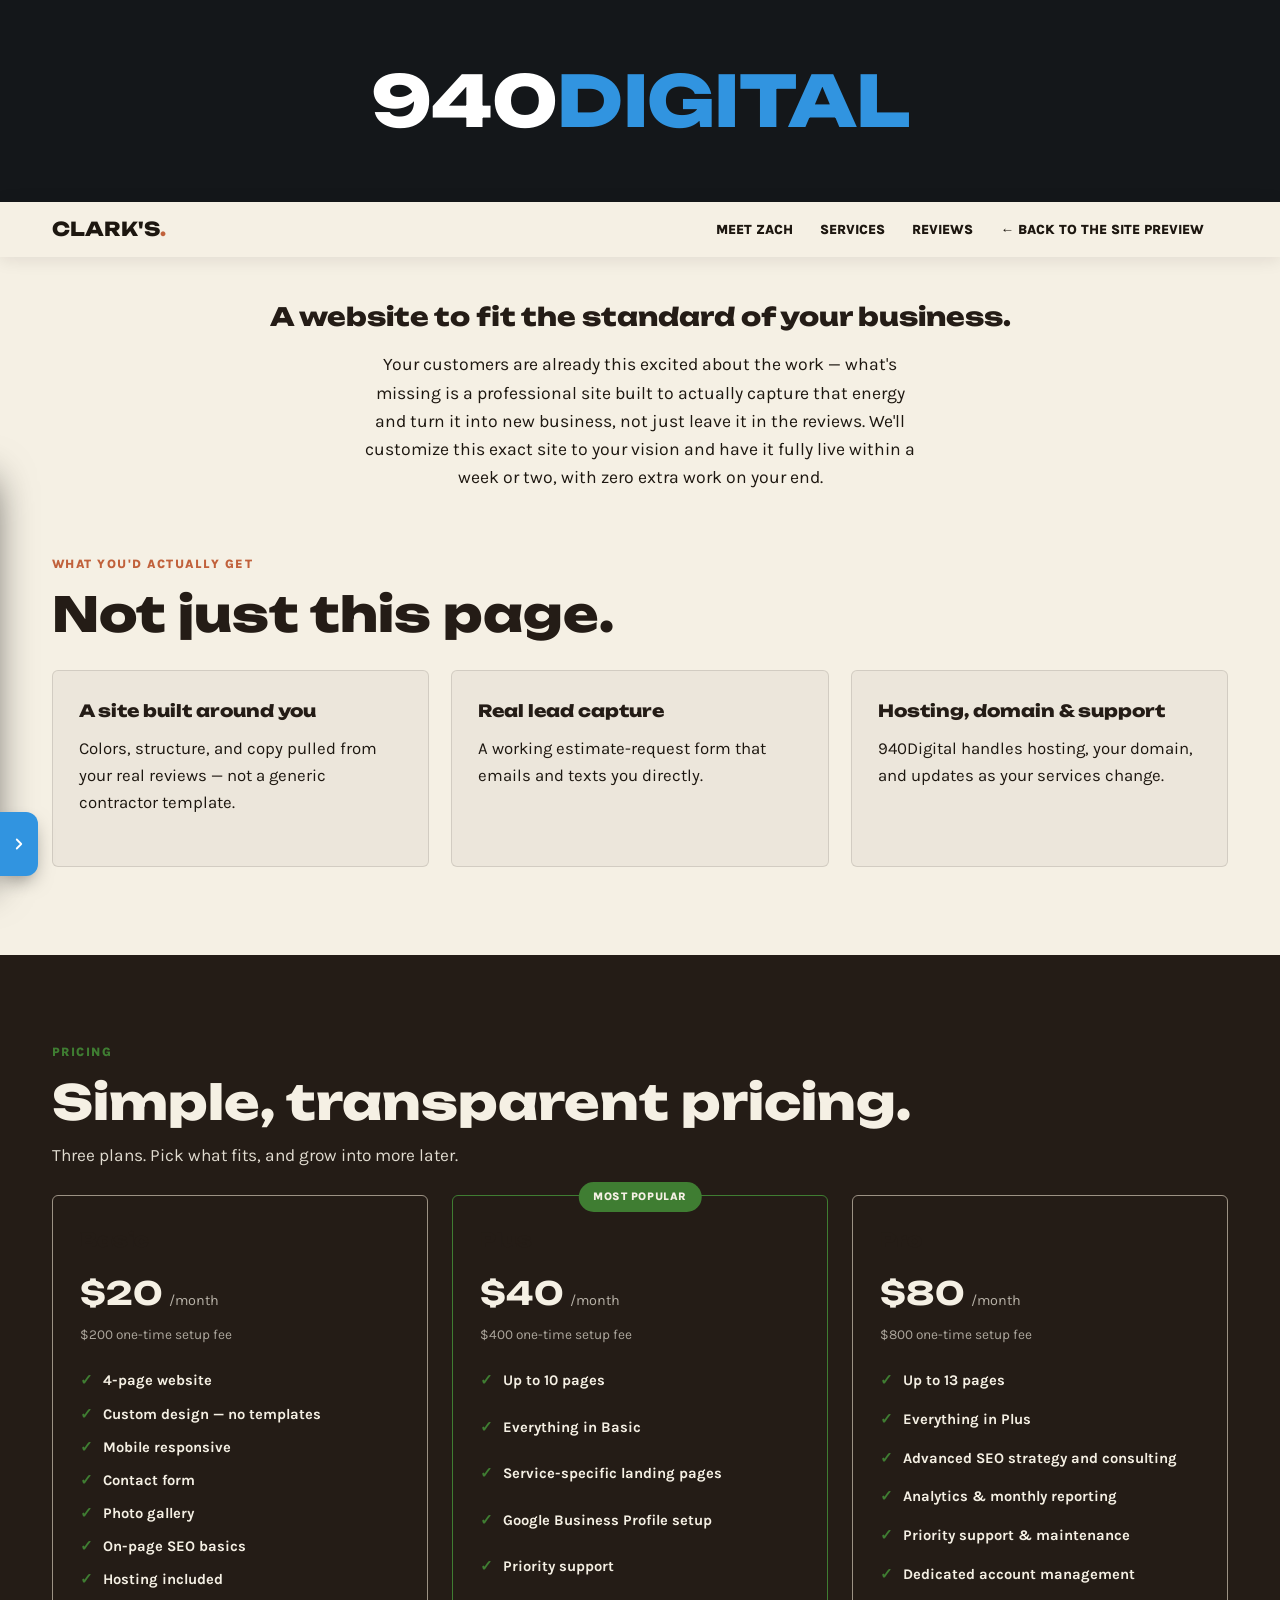
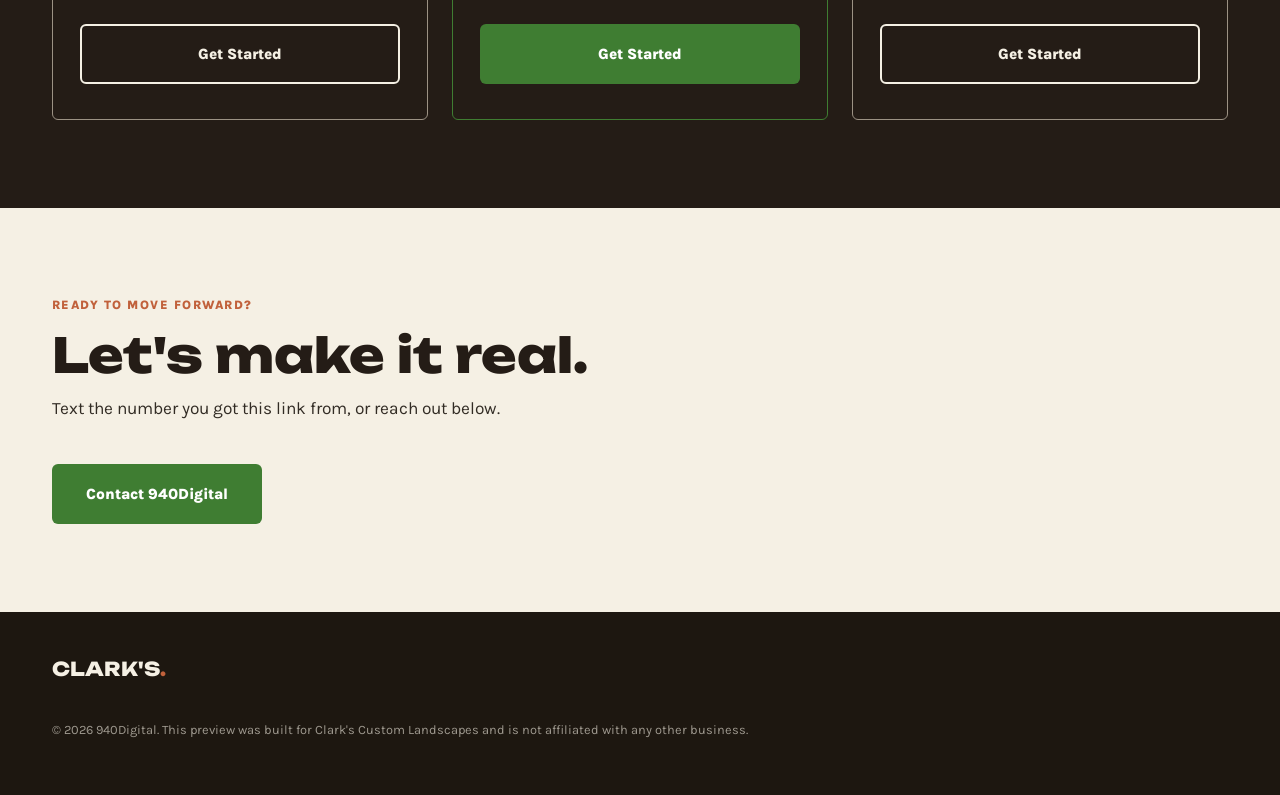
==== commit 8e17a71f: "Show all 3 pricing tiers (Basic/Plus/Pro) on buy.html instead of Plus only" ====
--- a/buy.html
+++ b/buy.html
@@ -8,6 +8,10 @@
 <link rel="preconnect" href="https://fonts.googleapis.com">
 <link rel="preconnect" href="https://fonts.gstatic.com" crossorigin>
 <link href="https://fonts.googleapis.com/css2?family=Unbounded:wght@700;800;900&family=Karla:wght@400;500;600;700;800&display=swap" rel="stylesheet">
+<link rel="icon" type="image/x-icon" href="favicon.ico">
+<link rel="icon" type="image/png" sizes="32x32" href="favicon-32x32.png">
+<link rel="icon" type="image/png" sizes="16x16" href="favicon-16x16.png">
+<link rel="apple-touch-icon" sizes="180x180" href="apple-touch-icon.png">
 <link rel="stylesheet" href="styles.css">
 </head>
 <body>
@@ -70,18 +74,53 @@
 
   <section class="section section--dark">
     <div class="wrap">
-      <span class="eyebrow">Pricing — Plus Plan</span>
-      <h2 style="font-size:clamp(1.9rem,4vw,3rem); margin-bottom:1rem; text-transform:none;">$40/month + $400 setup.</h2>
-      <p class="section-dek">A full site, not just this preview page.</p>
-      <div class="price-block">
-        <b>Plus — $40/month + $400 one-time setup fee</b>
-        <ul class="price-block__list">
-          <li>Up to 10 pages</li>
-          <li>Everything in Basic</li>
-          <li>Service-specific landing pages</li>
-          <li>Google Business Profile setup</li>
-          <li>Priority support</li>
-        </ul>
+      <span class="eyebrow">Pricing</span>
+      <h2 style="font-size:clamp(1.9rem,4vw,3rem); margin-bottom:1rem; text-transform:none;">Simple, transparent pricing.</h2>
+      <p class="section-dek">Three plans. Pick what fits, and grow into more later.</p>
+      <div class="pricing-grid">
+        <div class="pricing-card">
+          <h3>Basic</h3>
+          <div class="pricing-card__price"><b>$20</b><span>/month</span></div>
+          <span class="pricing-card__setup">$200 one-time setup fee</span>
+          <ul class="pricing-card__list">
+            <li>4-page website</li>
+            <li>Custom design — no templates</li>
+            <li>Mobile responsive</li>
+            <li>Contact form</li>
+            <li>Photo gallery</li>
+            <li>On-page SEO basics</li>
+            <li>Hosting included</li>
+          </ul>
+          <a href="https://www.940digital.com/contact" class="btn btn--dark-ghost" target="_blank" rel="noopener">Get Started</a>
+        </div>
+        <div class="pricing-card pricing-card--featured">
+          <span class="pricing-card__badge">Most Popular</span>
+          <h3>Plus</h3>
+          <div class="pricing-card__price"><b>$40</b><span>/month</span></div>
+          <span class="pricing-card__setup">$400 one-time setup fee</span>
+          <ul class="pricing-card__list">
+            <li>Up to 10 pages</li>
+            <li>Everything in Basic</li>
+            <li>Service-specific landing pages</li>
+            <li>Google Business Profile setup</li>
+            <li>Priority support</li>
+          </ul>
+          <a href="https://www.940digital.com/contact" class="btn btn--primary" target="_blank" rel="noopener">Get Started</a>
+        </div>
+        <div class="pricing-card">
+          <h3>Pro</h3>
+          <div class="pricing-card__price"><b>$80</b><span>/month</span></div>
+          <span class="pricing-card__setup">$800 one-time setup fee</span>
+          <ul class="pricing-card__list">
+            <li>Up to 13 pages</li>
+            <li>Everything in Plus</li>
+            <li>Advanced SEO strategy and consulting</li>
+            <li>Analytics &amp; monthly reporting</li>
+            <li>Priority support &amp; maintenance</li>
+            <li>Dedicated account management</li>
+          </ul>
+          <a href="https://www.940digital.com/contact" class="btn btn--dark-ghost" target="_blank" rel="noopener">Get Started</a>
+        </div>
       </div>
     </div>
   </section>
--- a/styles.css
+++ b/styles.css
@@ -51,15 +51,6 @@
 .btn--ghost:hover { border-color: var(--clay); color: var(--clay); }
 .btn--dark-ghost { border-color: var(--fescue); color: var(--fescue); }
 
-/* ---------- The Exclamation — signature element ----------
-   Replaces the story-pole. Reviewers write about Zach in ALL CAPS
-   with exclamation points ("GENIOUS!!!!!", "PERFECT!!!!!") — so the
-   signature device is a single giant "!" fixed at the left edge that
-   grows larger and bolder as you scroll, literally scaling up the
-   enthusiasm reviewers already bring, instead of a wayfinding rail. */
-.exclaim { position: fixed; left: -0.5rem; bottom: 1rem; z-index: 60; font-family: var(--font-display); font-weight: 800; color: var(--zoysia); opacity: 0.85; display: none; pointer-events: none; transform-origin: bottom left; }
-@media (min-width: 1060px) { .exclaim { display: block; } }
-
 /* ---------- Header ---------- */
 .site-header { position: fixed; top: 0; left: 0; right: 0; z-index: 50; padding: 1.2rem 0; transition: background .2s ease, padding .2s ease, box-shadow .2s ease; }
 .site-header .wrap { display: flex; align-items: center; gap: 1.5rem; }
@@ -83,7 +74,7 @@
 .mobile-nav__close { position: absolute; top: 1.5rem; right: 1.8rem; background: none; border: none; color: var(--fescue); font-weight: 700; cursor: pointer; }
 
 /* ---------- Hero — oversized, asymmetric, off-balance type ---------- */
-.hero { padding: 10rem 0 5rem; position: relative; }
+.hero { padding-top: 10rem; padding-bottom: 5rem; position: relative; }
 .hero__headline { font-size: clamp(3rem, 10vw, 7.5rem); letter-spacing: -0.02em; }
 .hero__headline .pop { color: var(--zoysia); display: block; margin-left: clamp(0px, 8vw, 5rem); }
 .hero__dek { max-width: 46ch; margin: 2rem 0 2rem clamp(0px, 6vw, 3rem); font-size: 1.15rem; }
@@ -152,7 +143,7 @@
 .brand-mark span { color: #3194E0; }
 
 /* ---------- Buy-this-site page ---------- */
-.pitch-hero { padding: 9.5rem 0 4rem; text-align: center; }
+.pitch-hero { padding-top: 9.5rem; padding-bottom: 4rem; text-align: center; }
 .pitch-hero p { max-width: 56ch; margin: 1.3rem auto 0; font-size: 1.1rem; }
 .pitch-grid { display: grid; gap: 1.4rem; grid-template-columns: 1fr; margin-top: 1rem; }
 @media (min-width: 780px) { .pitch-grid { grid-template-columns: repeat(3, 1fr); } }
@@ -164,3 +155,19 @@
 .price-block__list { list-style: none; margin: 1.2rem auto 0; padding: 0; display: inline-grid; gap: 0.55rem; text-align: left; text-transform: none; }
 .price-block__list li { display: flex; gap: 0.6rem; align-items: baseline; font-weight: 700; font-size: 0.95rem; }
 .price-block__list li::before { content: '✓'; color: var(--zoysia); font-weight: 800; }
+
+/* ---------- Pricing grid (3 plans, buy.html) ---------- */
+.pricing-grid { display: grid; gap: 1.5rem; grid-template-columns: 1fr; margin-top: 1.6rem; }
+@media (min-width: 780px) { .pricing-grid { grid-template-columns: repeat(3, 1fr); align-items: stretch; } }
+.pricing-card { position: relative; display: flex; flex-direction: column; border: 1.5px solid var(--stone); border-radius: var(--radius); padding: 2.2rem 1.7rem; }
+.pricing-card h3 { font-family: var(--font-display); font-size: 1.2rem; margin-bottom: 0.3rem; text-transform: none; }
+.pricing-card__price { display: flex; align-items: baseline; gap: 0.35rem; margin-top: 0.8rem; }
+.pricing-card__price b { font-family: var(--font-display); font-size: 2rem; }
+.pricing-card__price span { font-size: 0.9rem; opacity: 0.7; }
+.pricing-card__setup { display: block; margin-top: 0.3rem; font-size: 0.85rem; opacity: 0.65; }
+.pricing-card__list { list-style: none; margin: 1.5rem 0 2rem; padding: 0; display: grid; gap: 0.6rem; flex-grow: 1; text-transform: none; }
+.pricing-card__list li { display: flex; gap: 0.6rem; align-items: baseline; font-size: 0.92rem; font-weight: 700; }
+.pricing-card__list li::before { content: '✓'; color: var(--zoysia); font-weight: 800; }
+.pricing-card .btn { justify-content: center; width: 100%; }
+.pricing-card--featured { border-color: var(--zoysia); }
+.pricing-card__badge { position: absolute; top: -0.85rem; left: 50%; transform: translateX(-50%); background: var(--zoysia); color: var(--fescue); font-size: 0.7rem; font-weight: 800; letter-spacing: 0.05em; text-transform: uppercase; padding: 0.35rem 0.9rem; border-radius: 999px; white-space: nowrap; }
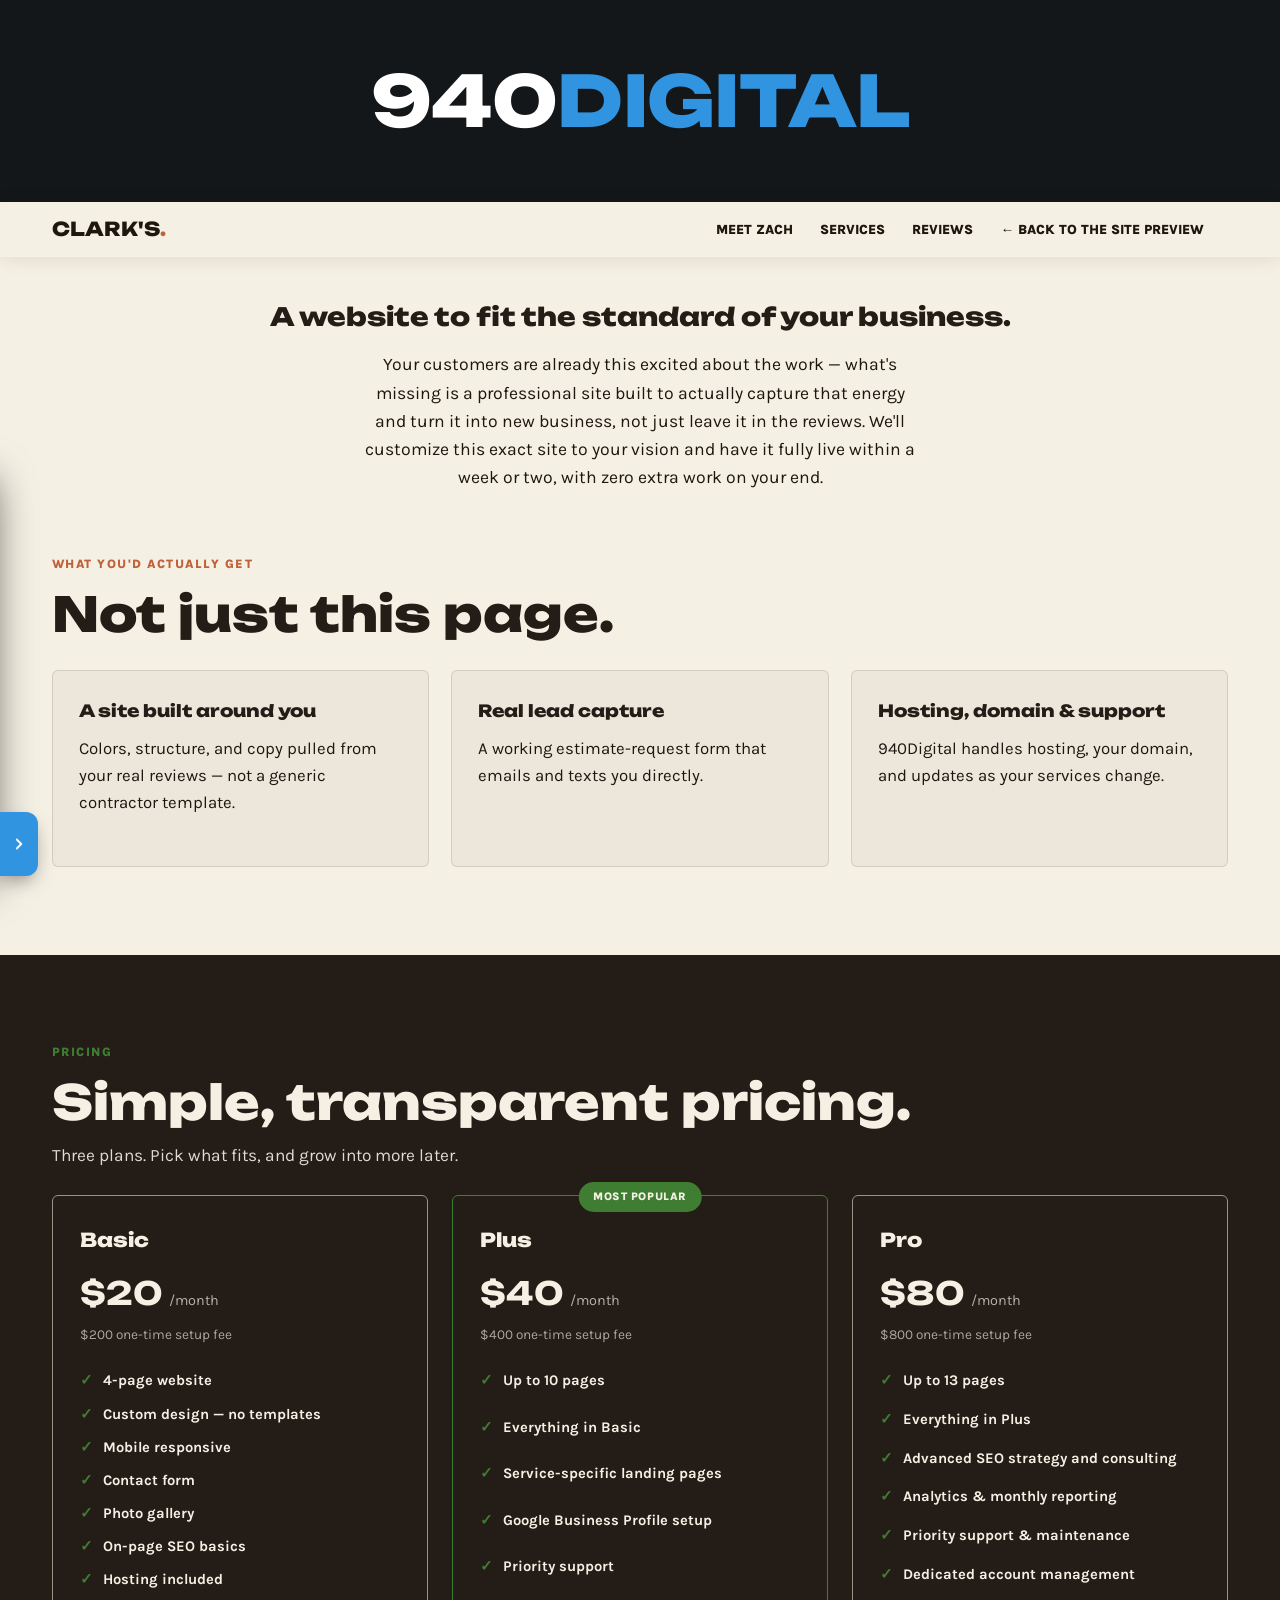
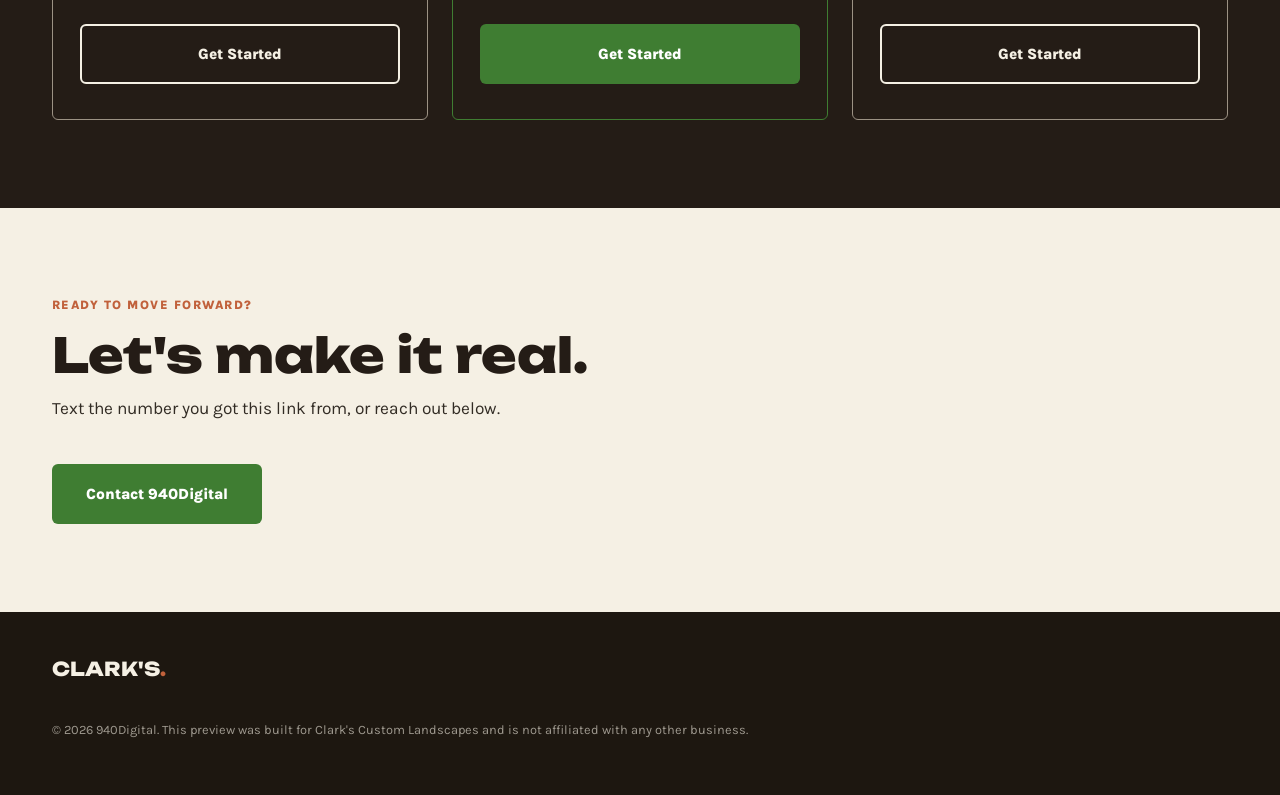
==== commit b5f7e332: "Add services hub + dedicated pages per service Services hub links to 3 real-service pages (landscape" ====
--- a/buy.html
+++ b/buy.html
@@ -27,7 +27,7 @@
     <a href="index.html" class="logo">Clark's<span>.</span></a>
     <nav class="main-nav" aria-label="Primary">
       <a href="index.html#zach">Meet Zach</a>
-      <a href="index.html#services">Services</a>
+      <a href="services.html">Services</a>
       <a href="index.html#reviews">Reviews</a>
       <a href="index.html">← Back to the Site Preview</a>
     </nav>
@@ -40,7 +40,7 @@
 <div class="mobile-nav" id="mobileNav">
   <button class="mobile-nav__close" id="navClose" aria-label="Close menu">Close</button>
   <a href="index.html#zach">Meet Zach</a>
-  <a href="index.html#services">Services</a>
+  <a href="services.html">Services</a>
   <a href="index.html#reviews">Reviews</a>
   <a href="index.html">← Back to the Site Preview</a>
 </div>
--- a/styles.css
+++ b/styles.css
@@ -38,7 +38,7 @@
   color: var(--loam);
   text-transform: uppercase;
 }
-.section--dark h1, .section--dark h2 { color: var(--fescue); }
+.section--dark h1, .section--dark h2, .section--dark h3 { color: var(--fescue); }
 
 .eyebrow { display: block; font-weight: 800; font-size: 0.78rem; letter-spacing: 0.12em; text-transform: uppercase; color: var(--clay); margin-bottom: 1rem; }
 .section--dark .eyebrow { color: var(--zoysia); }
@@ -61,13 +61,24 @@
 .preview-flag:hover { border-color: var(--clay); color: var(--clay); }
 .main-nav { display: none; gap: 1.7rem; font-weight: 800; font-size: 0.85rem; text-transform: uppercase; }
 .main-nav a:hover { color: var(--zoysia); }
-.nav-full-site { display: none; }
+.nav-full-site { display: inline-flex; }
 @media (min-width: 900px) {
   .main-nav { display: flex; }
   .nav-full-site { display: inline-flex; }
 }
 .nav-toggle { background: none; border: 2px solid var(--loam); border-radius: var(--radius); padding: 0.5rem 0.9rem; font-weight: 800; font-size: 0.85rem; cursor: pointer; }
 @media (min-width: 900px) { .nav-toggle { display: none; } }
+/* On mobile, the full-site CTA replaces the hamburger entirely (only
+   on pages that have one — buy.html has no nav-full-site sibling, so
+   its own Menu button is untouched). */
+.nav-cta:has(.nav-full-site) .nav-toggle { display: none; }
+/* At very narrow widths the full-site button and a wrapped logo can
+   collide in one row — drop the button to its own row instead. */
+@media (max-width: 480px) {
+  .site-header .wrap:has(.nav-full-site) { flex-wrap: wrap; row-gap: 0.6rem; }
+  .nav-cta:has(.nav-full-site) { width: 100%; }
+  .nav-full-site { width: 100%; justify-content: center; }
+}
 .mobile-nav { position: fixed; inset: 0; z-index: 70; background: var(--loam); color: var(--fescue); display: flex; flex-direction: column; align-items: flex-start; justify-content: center; gap: 1.6rem; padding: 2rem 2.5rem; transform: translateX(100%); transition: transform .3s ease; }
 .mobile-nav.open { transform: translateX(0); }
 .mobile-nav a { font-family: var(--font-display); font-size: 1.8rem; text-transform: uppercase; }
